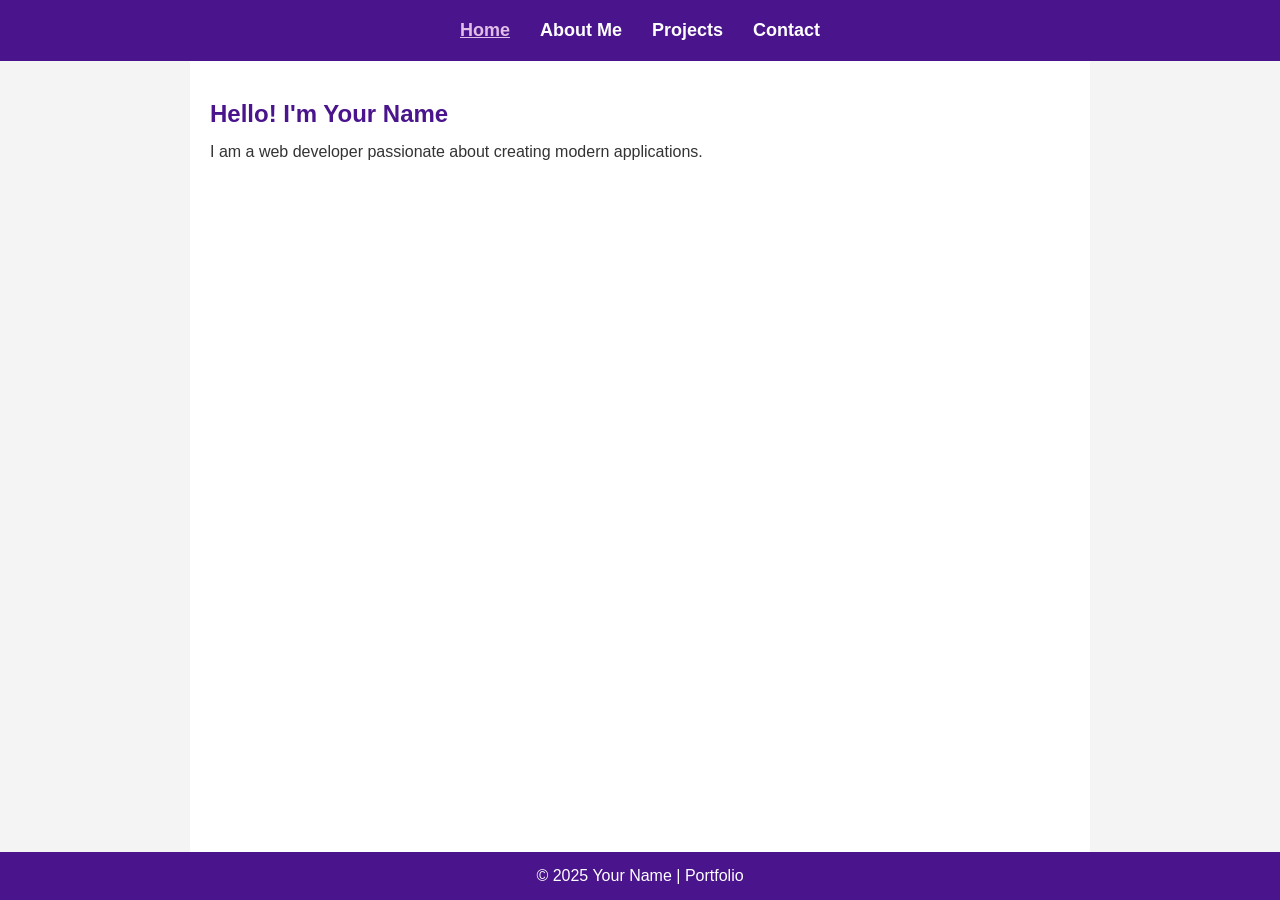
==== My-Portfolio/index.html @ 23f885bf "Create Portfolio folder" ====
<!DOCTYPE html>
<html lang="en">
<head>
    <meta charset="UTF-8" />
    <meta name="viewport" content="width=device-width, initial-scale=1" />
    <title>Portfolio - Bleart Hyseni
    </title>
    <link rel="stylesheet" href="style.css" />
</head>
<body>
    <header>
        <nav>
            <ul>
                <li><a href="#home" class="nav-link active">Home</a></li>
                <li><a href="#about" class="nav-link">About Me</a></li>
                <li><a href="#projects" class="nav-link">Projects</a></li>
                <li><a href="#contact" class="nav-link">Contact</a></li>
            </ul>
        </nav>
    </header>

    <section id="home" class="section active">
        <h1>Hello! I'm Your Name</h1>
        <p>I am a web developer passionate about creating modern applications.</p>
    </section>

    <section id="about" class="section">
        <h2>About Me</h2>
        <p>Write something about your background, education, experience, and skills here.</p>
    </section>

    <section id="projects" class="section">
        <h2>My Projects</h2>
        <div class="project-list">
            <div class="project">
                <h3>Project 1</h3>
                <p>Short description of the project.</p>
                <a href="#" target="_blank">View More</a>
            </div>
            <div class="project">
                <h3>Project 2</h3>
                <p>Short description of the project.</p>
                <a href="#" target="_blank">View More</a>
            </div>
        </div>
    </section>

    <section id="contact" class="section">
        <h2>Contact</h2>
        <form id="contactForm">
            <label for="name">Name:</label><br />
            <input type="text" id="name" name="name" required /><br />

            <label for="email">Email:</label><br />
            <input type="email" id="email" name="email" required /><br />

            <label for="message">Message:</label><br />
            <textarea id="message" name="message" rows="4" required></textarea><br />

            <button type="submit">Send</button>
        </form>
        <p id="formMessage"></p>
    </section>

    <footer>
        <p>© 2025 Your Name | Portfolio</p>
    </footer>

    <script src="script.js"></script>
</body>
</html>
---- My-Portfolio/style.css ----
/* Reset */
* {
    margin: 0;
    padding: 0;
    box-sizing: border-box;
}

body, html {
    height: 100%;
    font-family: Arial, sans-serif;
    background-color: #f4f4f4;
    color: #333;
}

header {
    background-color: #4a148c;
    padding: 20px 0;
    position: fixed;
    top: 0;
    width: 100%;
    z-index: 1000;
    
}

nav ul {
    list-style: none;
    display: flex;
    justify-content: center;
    gap: 30px;
    text-decoration: none;
}

nav a {
    color: #fff;
    text-decoration: none;
    font-weight: bold;
    font-size: 18px;
    cursor: pointer;
}

nav a:hover,
nav a.active {
    text-decoration: underline;
    color: #e1bee7;
}

/* Each section fills full viewport */
.section {
    height: 100vh;
    padding: 100px 20px 20px; /* lart për header-in fikse */
    max-width: 900px;
    margin: 0 auto;
    background-color: white;
    border-radius: 8px;
    display: none; /* Hide all by default */
    overflow-y: auto;
}

/* Show only active section */
.section.active {
    display: block;
}

h1, h2, h3 {
    margin-bottom: 15px;
    color: #4a148c;
}

.project-list {
    display: flex;
    gap: 20px;
    flex-wrap: wrap;
}

.project {
    background-color: #e1bee7;
    padding: 15px;
    border-radius: 5px;
    flex: 1 1 300px;
    box-shadow: 0 2px 5px rgba(0,0,0,0.1);
}

.project a {
    display: inline-block;
    margin-top: 10px;
    color: #311b92;
    text-decoration: none;
}

.project a:hover {
    text-decoration: underline;
}

form label {
    font-weight: bold;
}

input[type="text"],
input[type="email"],
textarea {
    width: 100%;
    padding: 8px;
    margin-top: 5px;
    margin-bottom: 15px;
    border: 1px solid #ccc;
    border-radius: 4px;
}

button {
    background-color: #4a148c;
    color: white;
    border: none;
    padding: 10px 20px;
    font-weight: bold;
    border-radius: 5px;
    cursor: pointer;
}

button:hover {
    background-color: #311b92;
}

footer {
    text-align: center;
    padding: 15px 0;
    background-color: #4a148c;
    color: white;
    position: fixed;
    bottom: 0;
    width: 100%;
}
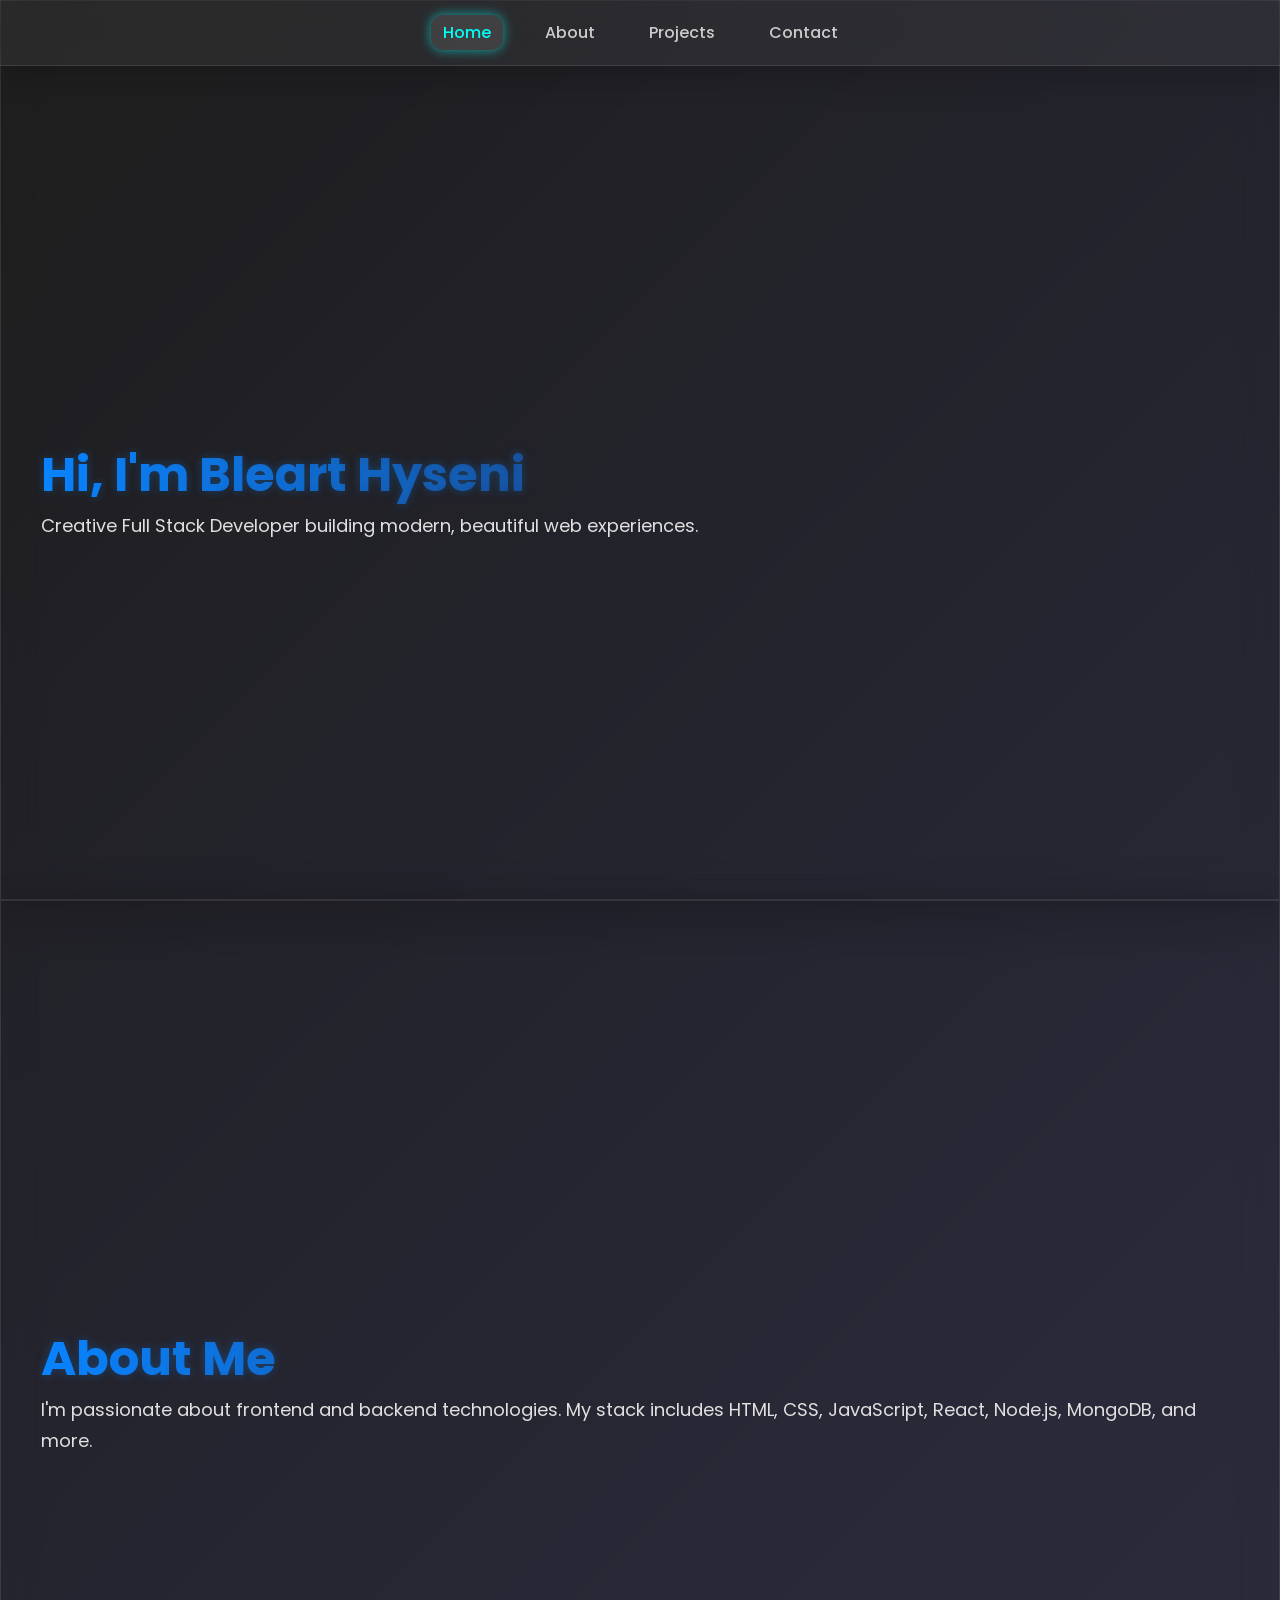
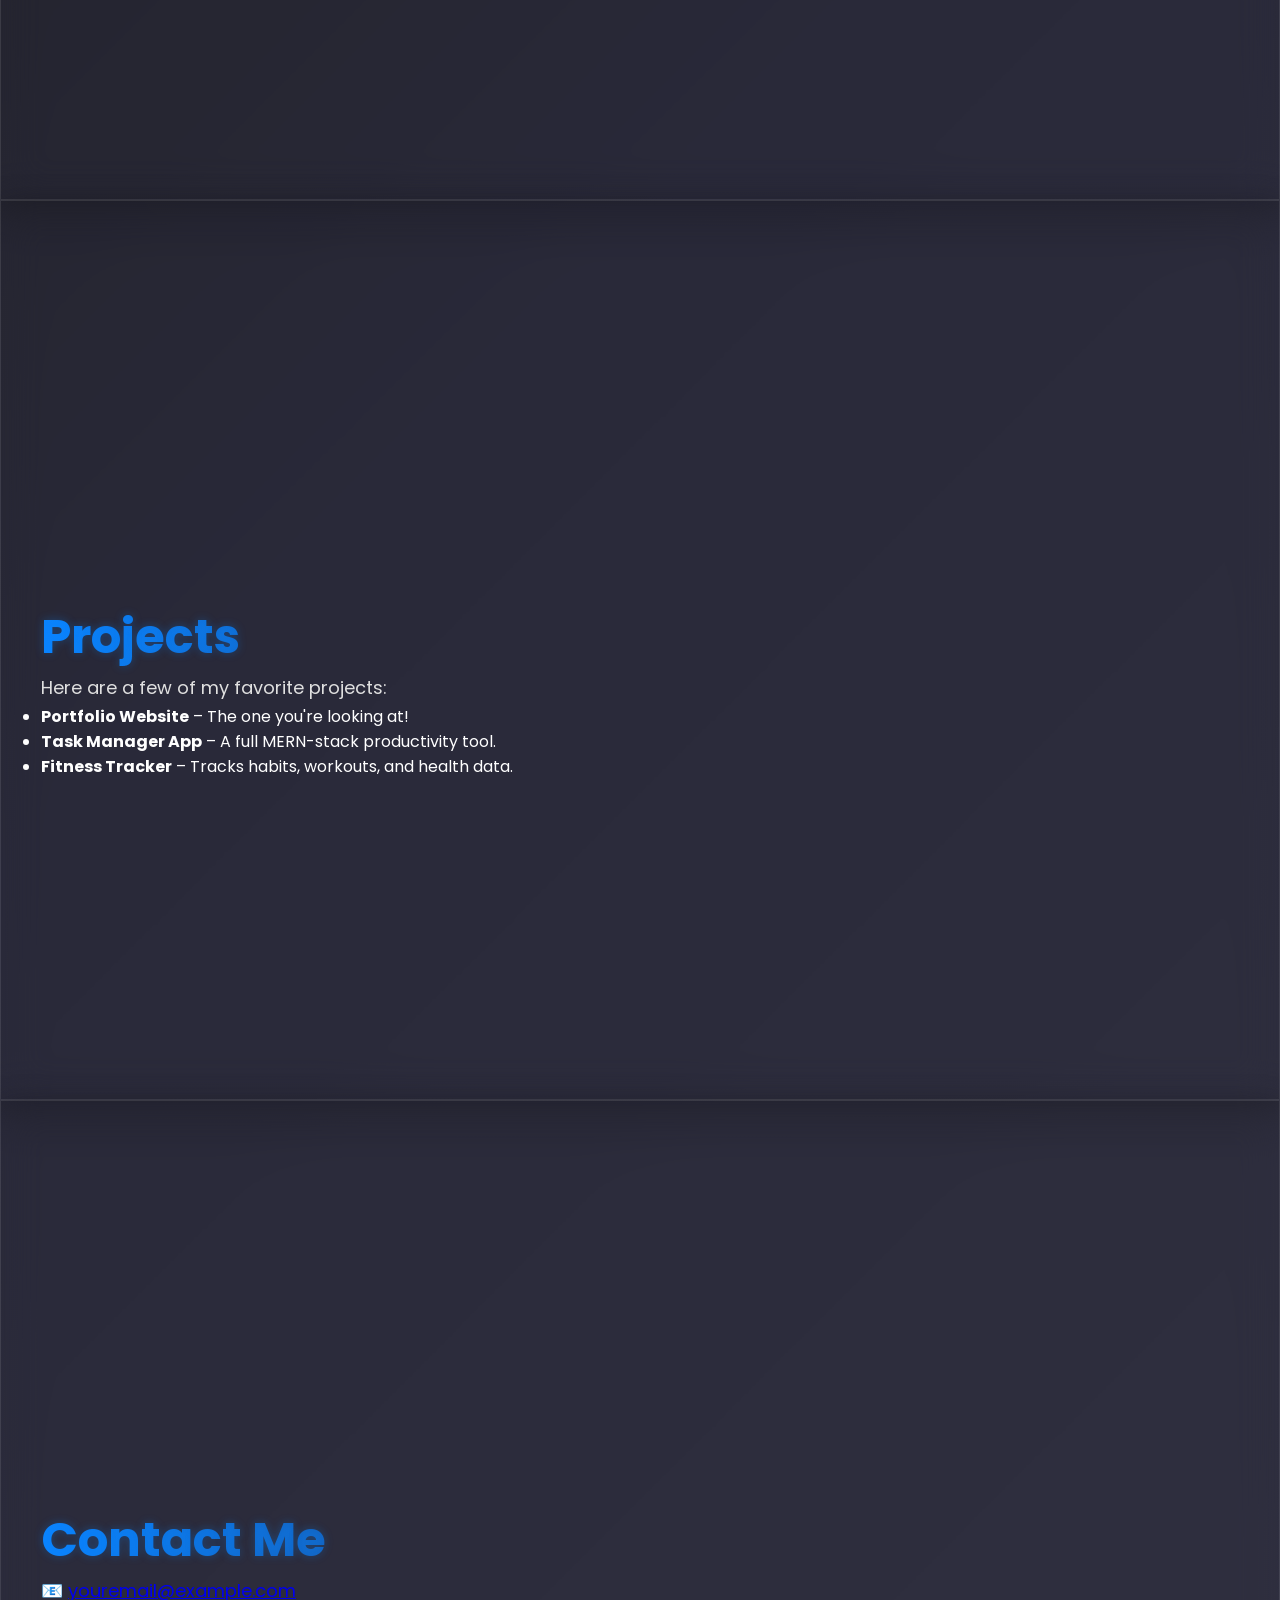
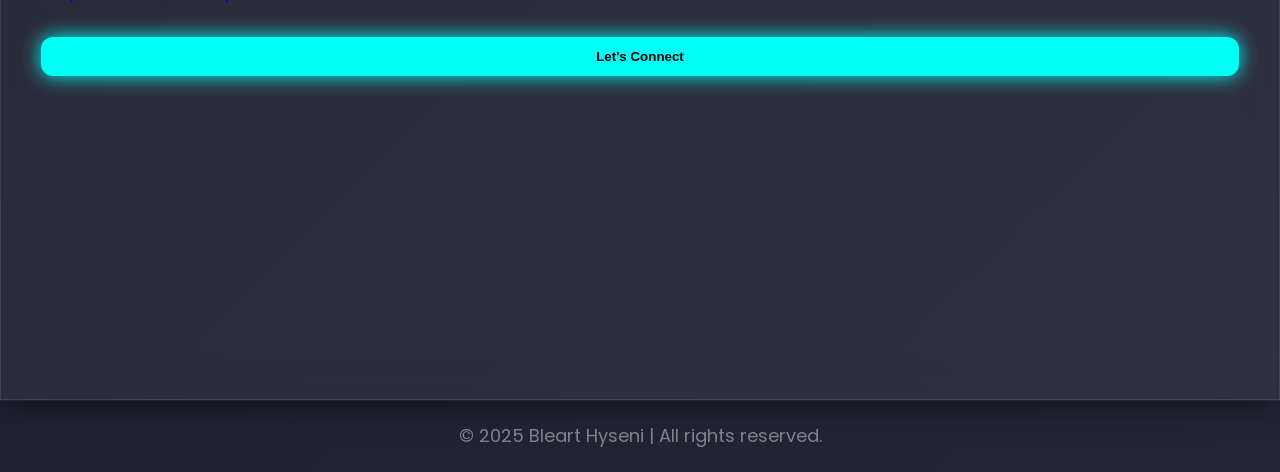
==== commit 995dbfbe: "Add styles" ====
--- a/My-Portfolio/index.html
+++ b/My-Portfolio/index.html
@@ -1,71 +1,77 @@
 <!DOCTYPE html>
 <html lang="en">
 <head>
-    <meta charset="UTF-8" />
-    <meta name="viewport" content="width=device-width, initial-scale=1" />
-    <title>Portfolio - Bleart Hyseni
-    </title>
-    <link rel="stylesheet" href="style.css" />
+  <meta charset="UTF-8" />
+  <meta name="viewport" content="width=device-width, initial-scale=1" />
+  <title>Bleart Hyseni | Developer Portfolio</title>
+  
+  <!-- Google Fonts -->
+  <link href="https://fonts.googleapis.com/css2?family=Poppins:wght@400;600&display=swap" rel="stylesheet" />
+  
+  <!-- CSS -->
+  <link rel="stylesheet" href="style.css" />
+  
+  <!-- AOS Animation CSS -->
+  <link href="https://cdn.jsdelivr.net/npm/aos@2.3.4/dist/aos.css" rel="stylesheet" />
 </head>
 <body>
-    <header>
-        <nav>
-            <ul>
-                <li><a href="#home" class="nav-link active">Home</a></li>
-                <li><a href="#about" class="nav-link">About Me</a></li>
-                <li><a href="#projects" class="nav-link">Projects</a></li>
-                <li><a href="#contact" class="nav-link">Contact</a></li>
-            </ul>
-        </nav>
-    </header>
 
-    <section id="home" class="section active">
-        <h1>Hello! I'm Your Name</h1>
-        <p>I am a web developer passionate about creating modern applications.</p>
+  <header>
+    <nav aria-label="Primary Navigation">
+      <ul>
+        <li><a href="#home" class="nav-link">Home</a></li>
+        <li><a href="#about" class="nav-link">About</a></li>
+        <li><a href="#projects" class="nav-link">Projects</a></li>
+        <li><a href="#contact" class="nav-link">Contact</a></li>
+      </ul>
+    </nav>
+  </header>
+
+  <main>
+    <section id="home" class="section" data-aos="fade-up" tabindex="0">
+      <h1>Hi, I'm Bleart Hyseni</h1>
+      <p>Creative Full Stack Developer building modern, beautiful web experiences.</p>
     </section>
 
-    <section id="about" class="section">
-        <h2>About Me</h2>
-        <p>Write something about your background, education, experience, and skills here.</p>
+    <section id="about" class="section" data-aos="fade-up" data-aos-delay="150" tabindex="0">
+      <h2>About Me</h2>
+      <p>I'm passionate about frontend and backend technologies. My stack includes HTML, CSS, JavaScript, React, Node.js, MongoDB, and more.</p>
     </section>
 
-    <section id="projects" class="section">
-        <h2>My Projects</h2>
-        <div class="project-list">
-            <div class="project">
-                <h3>Project 1</h3>
-                <p>Short description of the project.</p>
-                <a href="#" target="_blank">View More</a>
-            </div>
-            <div class="project">
-                <h3>Project 2</h3>
-                <p>Short description of the project.</p>
-                <a href="#" target="_blank">View More</a>
-            </div>
-        </div>
+    <section id="projects" class="section" data-aos="fade-up" data-aos-delay="300" tabindex="0">
+      <h2>Projects</h2>
+      <p>Here are a few of my favorite projects:</p>
+      <ul>
+        <li><strong>Portfolio Website</strong> – The one you're looking at!</li>
+        <li><strong>Task Manager App</strong> – A full MERN-stack productivity tool.</li>
+        <li><strong>Fitness Tracker</strong> – Tracks habits, workouts, and health data.</li>
+      </ul>
     </section>
 
-    <section id="contact" class="section">
-        <h2>Contact</h2>
-        <form id="contactForm">
-            <label for="name">Name:</label><br />
-            <input type="text" id="name" name="name" required /><br />
+    <section id="contact" class="section" data-aos="fade-up" data-aos-delay="450" tabindex="0">
+      <h2>Contact Me</h2>
+      <p>📧 <a href="mailto:youremail@example.com" class="email-link">youremail@example.com</a></p>
+      <button class="button" type="button">Let's Connect</button>
+    </section>
+  </main>
 
-            <label for="email">Email:</label><br />
-            <input type="email" id="email" name="email" required /><br />
+  <footer>
+    <p>© 2025 Bleart Hyseni | All rights reserved.</p>
+  </footer>
 
-            <label for="message">Message:</label><br />
-            <textarea id="message" name="message" rows="4" required></textarea><br />
+  <!-- AOS JS -->
+  <script src="https://cdn.jsdelivr.net/npm/aos@2.3.4/dist/aos.js"></script>
+  <script>
+    AOS.init({
+      duration: 500,      
+      easing: 'ease-out', 
+      once: true,         
+      offset: 20          
+    });
+  </script>
 
-            <button type="submit">Send</button>
-        </form>
-        <p id="formMessage"></p>
-    </section>
+  <!-- Optional external JS -->
+  <script src="script.js"></script>
 
-    <footer>
-        <p>© 2025 Your Name | Portfolio</p>
-    </footer>
-
-    <script src="script.js"></script>
 </body>
 </html>
--- a/My-Portfolio/style.css
+++ b/My-Portfolio/style.css
@@ -1,131 +1,154 @@
-/* Reset */
+/* Reset + Base */
 * {
-    margin: 0;
-    padding: 0;
-    box-sizing: border-box;
+  margin: 0;
+  padding: 0;
+  box-sizing: border-box;
 }
 
-body, html {
-    height: 100%;
-    font-family: Arial, sans-serif;
-    background-color: #f4f4f4;
-    color: #333;
+html, body {
+  scroll-behavior: smooth;
+  font-family: 'Poppins', sans-serif;
+  background: linear-gradient(135deg, #121212, #1e1e2f, #252536);
+  color: #fff;
+  min-height: 100vh;
+  overflow-x: hidden;
 }
 
+/* Header - Like iOS top bar */
 header {
-    background-color: #4a148c;
-    padding: 20px 0;
-    position: fixed;
-    top: 0;
-    width: 100%;
-    z-index: 1000;
-    
+  position: fixed;
+  top: 0;
+  width: 100%;
+  background: rgba(255, 255, 255, 0.05);
+  backdrop-filter: blur(16px);
+  border-bottom: 1px solid rgba(255, 255, 255, 0.1);
+  z-index: 1000;
+  padding: 20px 0;
+  display: flex;
+  justify-content: center;
+  box-shadow: 0 10px 30px rgba(0,0,0,0.2);
 }
 
 nav ul {
-    list-style: none;
-    display: flex;
-    justify-content: center;
-    gap: 30px;
-    text-decoration: none;
+  list-style: none;
+  display: flex;
+  gap: 30px;
 }
 
 nav a {
-    color: #fff;
-    text-decoration: none;
-    font-weight: bold;
-    font-size: 18px;
-    cursor: pointer;
+  text-decoration: none;
+  color: #ccc;
+  font-weight: 500;
+  font-size: 16px;
+  padding: 6px 12px;
+  border-radius: 12px;
+  transition: all 0.3s ease-in-out;
 }
 
-nav a:hover,
-nav a.active {
-    text-decoration: underline;
-    color: #e1bee7;
+nav a.active,
+nav a:hover {
+  background: rgba(255,255,255,0.1);
+  color: #00fff7;
+  box-shadow: 0 0 12px rgba(0, 255, 247, 0.6);
 }
 
-/* Each section fills full viewport */
+/* Section Cards */
 .section {
-    height: 100vh;
-    padding: 100px 20px 20px; /* lart për header-in fikse */
-    max-width: 900px;
-    margin: 0 auto;
-    background-color: white;
-    border-radius: 8px;
-    display: none; /* Hide all by default */
-    overflow-y: auto;
+  width: 100vw;             /* plot gjerësia e viewport */
+  height: 100vh;            /* plot lartësia e viewport */
+  padding: 140px 40px 60px; /* hapësirë e brendshme për tekst */
+  box-sizing: border-box;   /* padding brenda kutisë */
+  background: rgba(255, 255, 255, 0.05);
+  border: 1px solid rgba(255, 255, 255, 0.1);
+  border-radius: 0;         /* hiqe rrotullimin nëse do faqe plotësisht të rrumbullakosur */
+  box-shadow: 0 10px 30px rgba(0,0,0,0.4);
+  backdrop-filter: blur(20px);
+  display: flex;
+  flex-direction: column;
+  justify-content: center;
+  transition: all 0.5s ease;
 }
 
-/* Show only active section */
-.section.active {
-    display: block;
+
+
+/* Titles */
+h1, h2 {
+  font-size: 48px;
+  font-weight: bold;
+  background: linear-gradient(to right, #0a84ff, #1e3c72, #2a5298); /* blu e errët */
+  -webkit-background-clip: text;
+  background-clip: text;
+  -webkit-text-fill-color: transparent;
+  text-shadow: 0 0 10px rgba(10, 132, 255, 0.3);
 }
 
-h1, h2, h3 {
-    margin-bottom: 15px;
-    color: #4a148c;
+p {
+  font-size: 18px;
+  color: #e0e0e0;
+  line-height: 1.7;
 }
 
-.project-list {
-    display: flex;
-    gap: 20px;
-    flex-wrap: wrap;
+/* Neon Button */
+.button {
+  margin-top: 30px;
+  padding: 12px 24px;
+  background: #00fff7;
+  color: #000;
+  font-weight: bold;
+  border: none;
+  border-radius: 12px;
+  box-shadow: 0 0 20px #00fff7;
+  transition: transform 0.3s ease, box-shadow 0.3s ease;
+  cursor: pointer;
 }
 
-.project {
-    background-color: #e1bee7;
-    padding: 15px;
-    border-radius: 5px;
-    flex: 1 1 300px;
-    box-shadow: 0 2px 5px rgba(0,0,0,0.1);
+.button:hover {
+  transform: scale(1.05);
+  box-shadow: 0 0 35px #00fff7;
 }
 
-.project a {
-    display: inline-block;
-    margin-top: 10px;
-    color: #311b92;
-    text-decoration: none;
+/* Footer - subtle */
+footer {
+  text-align: center;
+  padding: 20px;
+  color: grey;
+  background: transparent;
+  font-size: 14px;
+  border-top: 1px solid rgba(255,255,255,0.1);
+  opacity: 0.5;
 }
 
-.project a:hover {
-    text-decoration: underline;
+/* Text anim glow */
+.glow-text {
+  animation: glow 2s ease-in-out infinite alternate;
 }
 
-form label {
-    font-weight: bold;
+@keyframes glow {
+  from {
+    text-shadow: 0 0 10px #00fff7, 0 0 20px #00fff7;
+  }
+  to {
+    text-shadow: 0 0 25px #00fff7, 0 0 35px #00fff7;
+  }
 }
 
-input[type="text"],
-input[type="email"],
-textarea {
-    width: 100%;
-    padding: 8px;
-    margin-top: 5px;
-    margin-bottom: 15px;
-    border: 1px solid #ccc;
-    border-radius: 4px;
+/* Responsive */
+@media (max-width: 768px) {
+  nav ul {
+    flex-direction: column;
+    gap: 16px;
+  }
+
+  .section {
+    margin: 80px 16px;
+    padding: 100px 20px 40px;
+  }
+
+  h1, h2 {
+    font-size: 28px;
+  }
+
+  p {
+    font-size: 16px;
+  }
 }
-
-button {
-    background-color: #4a148c;
-    color: white;
-    border: none;
-    padding: 10px 20px;
-    font-weight: bold;
-    border-radius: 5px;
-    cursor: pointer;
-}
-
-button:hover {
-    background-color: #311b92;
-}
-
-footer {
-    text-align: center;
-    padding: 15px 0;
-    background-color: #4a148c;
-    color: white;
-    position: fixed;
-    bottom: 0;
-    width: 100%;
-}
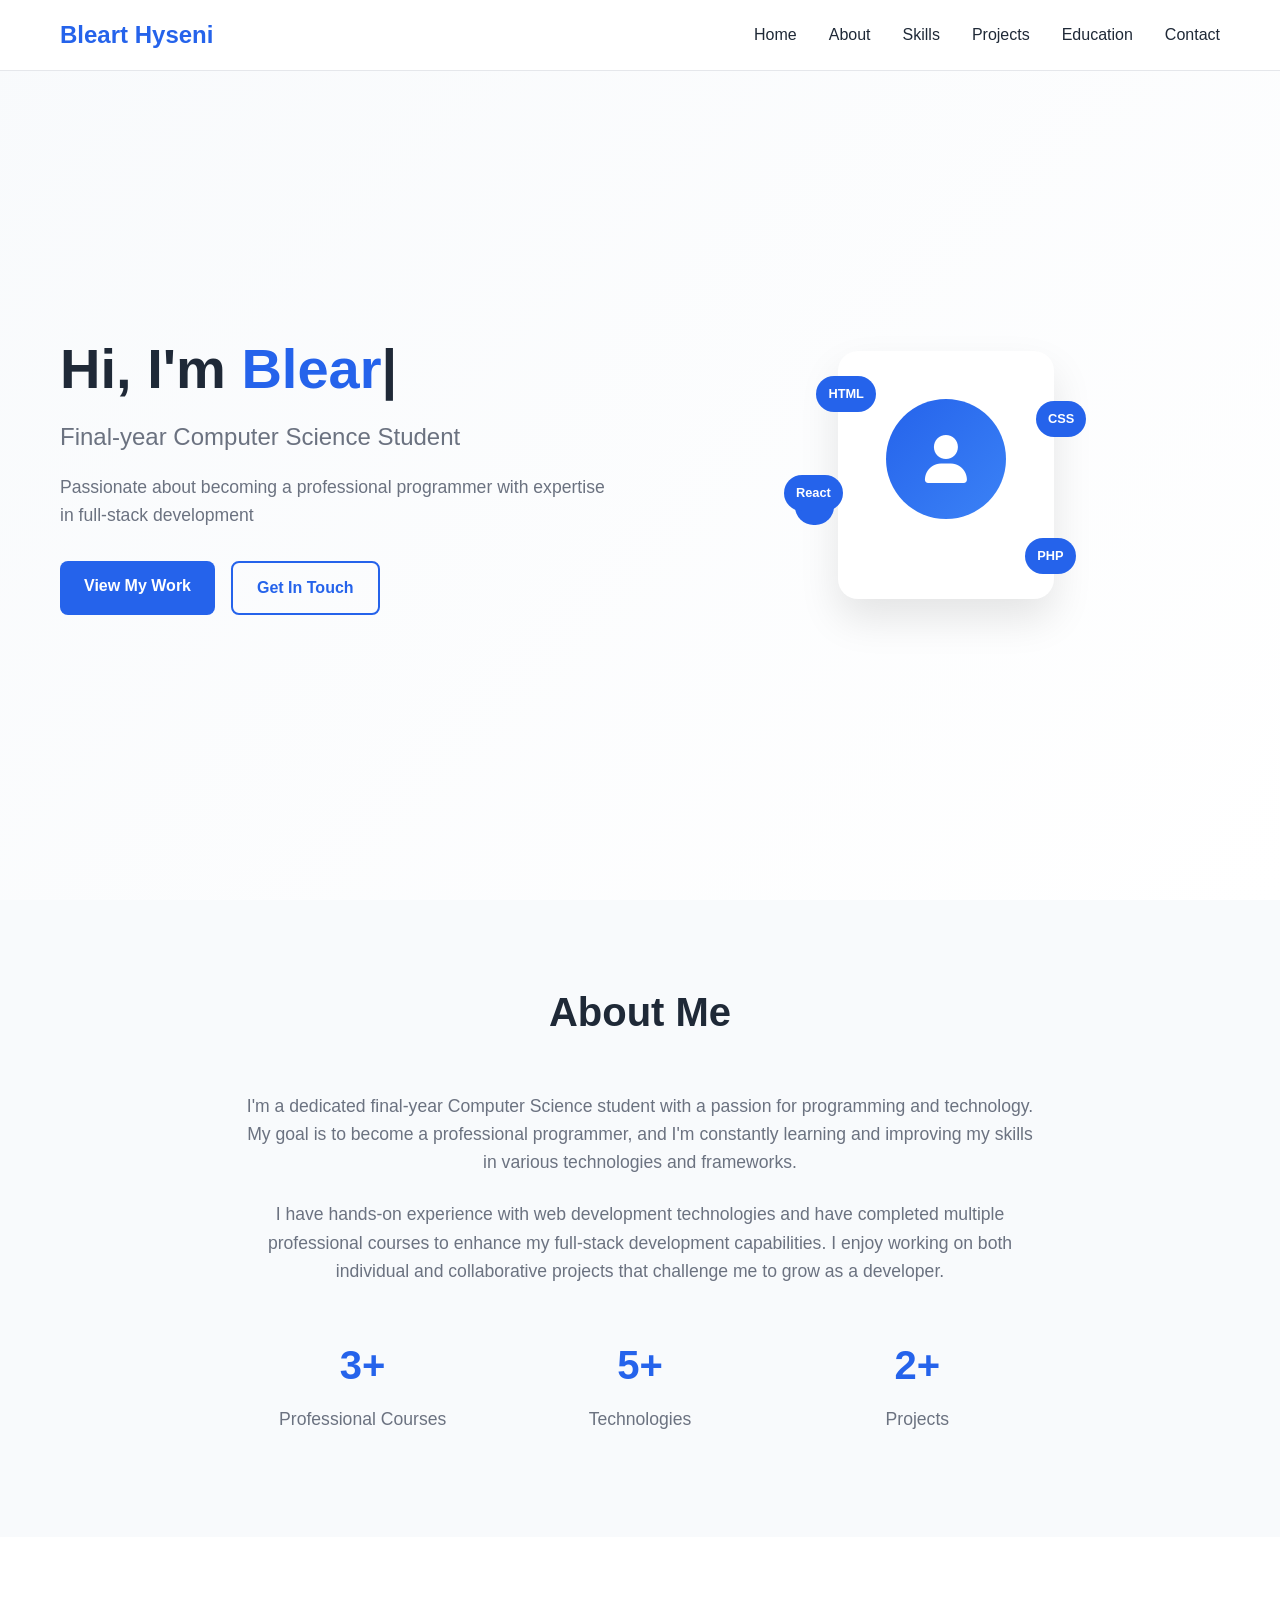
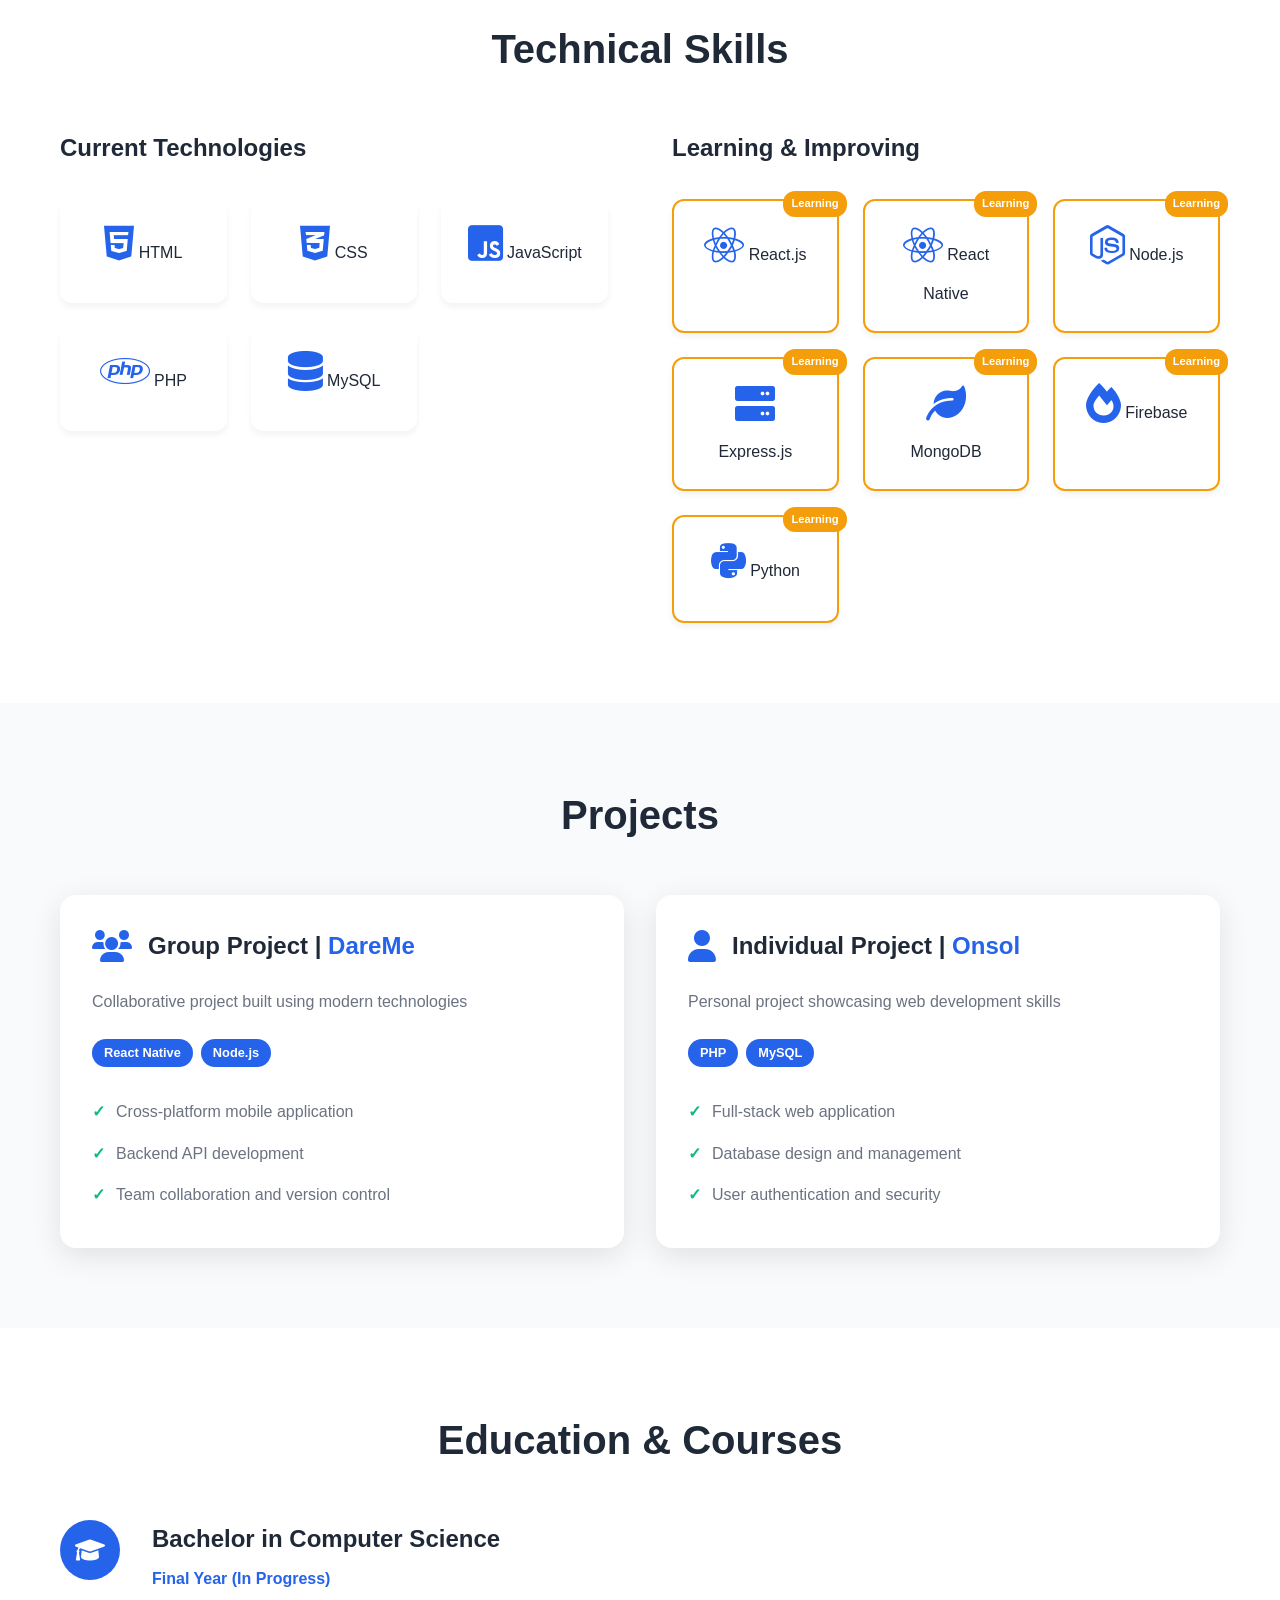
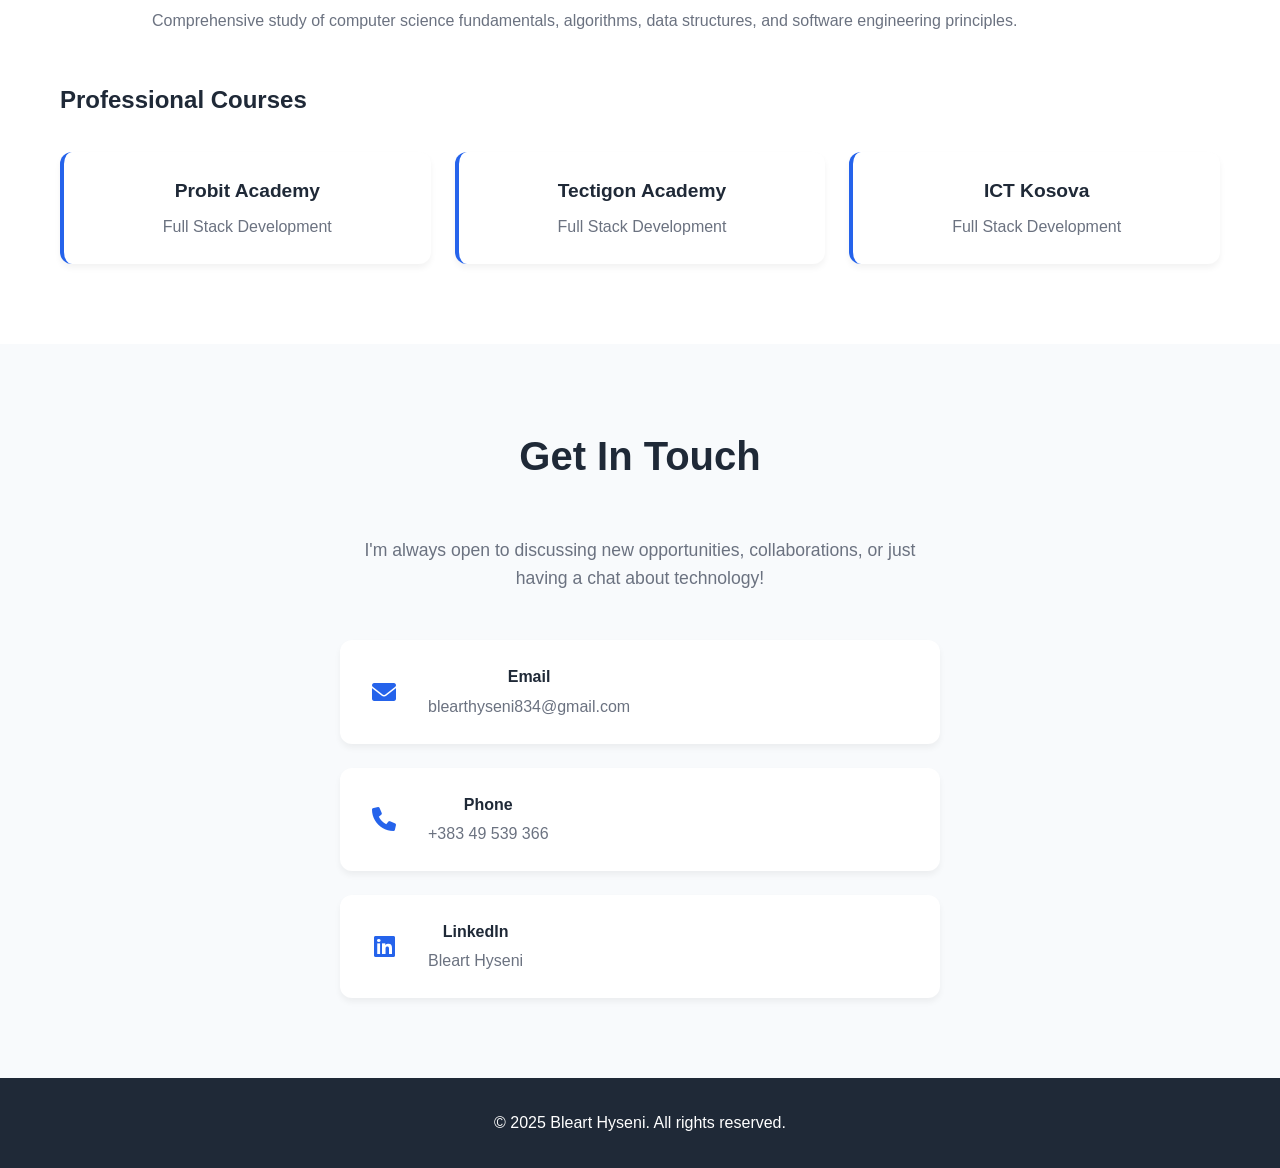
==== commit 43ea858e: "add some changes" ====
--- a/My-Portfolio/index.html
+++ b/My-Portfolio/index.html
@@ -1,77 +1,320 @@
 <!DOCTYPE html>
 <html lang="en">
 <head>
-  <meta charset="UTF-8" />
-  <meta name="viewport" content="width=device-width, initial-scale=1" />
-  <title>Bleart Hyseni | Developer Portfolio</title>
-  
-  <!-- Google Fonts -->
-  <link href="https://fonts.googleapis.com/css2?family=Poppins:wght@400;600&display=swap" rel="stylesheet" />
-  
-  <!-- CSS -->
-  <link rel="stylesheet" href="style.css" />
-  
-  <!-- AOS Animation CSS -->
-  <link href="https://cdn.jsdelivr.net/npm/aos@2.3.4/dist/aos.css" rel="stylesheet" />
+    <meta charset="UTF-8">
+    <meta name="viewport" content="width=device-width, initial-scale=1.0">
+    <title>Bleart Hyseni - Computer Science Student & Developer</title>
+    <link rel="stylesheet" href="style.css">
+    <link href="https://cdnjs.cloudflare.com/ajax/libs/font-awesome/6.0.0/css/all.min.css" rel="stylesheet">
 </head>
 <body>
-
-  <header>
-    <nav aria-label="Primary Navigation">
-      <ul>
-        <li><a href="#home" class="nav-link">Home</a></li>
-        <li><a href="#about" class="nav-link">About</a></li>
-        <li><a href="#projects" class="nav-link">Projects</a></li>
-        <li><a href="#contact" class="nav-link">Contact</a></li>
-      </ul>
+    <!-- Navigation -->
+    <nav class="navbar">
+        <div class="nav-container">
+            <div class="nav-logo">
+                <a href="#home">Bleart Hyseni</a>
+            </div>
+            <div class="nav-menu" id="nav-menu">
+                <a href="#home" class="nav-link">Home</a>
+                <a href="#about" class="nav-link">About</a>
+                <a href="#skills" class="nav-link">Skills</a>
+                <a href="#projects" class="nav-link">Projects</a>
+                <a href="#education" class="nav-link">Education</a>
+                <a href="#contact" class="nav-link">Contact</a>
+            </div>
+            <div class="nav-toggle" id="nav-toggle">
+                <span class="bar"></span>
+                <span class="bar"></span>
+                <span class="bar"></span>
+            </div>
+        </div>
     </nav>
-  </header>
-
-  <main>
-    <section id="home" class="section" data-aos="fade-up" tabindex="0">
-      <h1>Hi, I'm Bleart Hyseni</h1>
-      <p>Creative Full Stack Developer building modern, beautiful web experiences.</p>
+
+    <!-- Hero Section -->
+    <section id="home" class="hero">
+    <div class="hero-container">
+        <div class="hero-content">
+            <h1 class="hero-title">
+                Hi, I'm <span class="highlight">Bleart Hyseni</span>
+            </h1>
+            <p class="hero-subtitle">Final-year Computer Science Student</p>
+            <p class="hero-description">
+                Passionate about becoming a professional programmer with expertise in full-stack development
+            </p>
+            <div class="hero-buttons">
+                <a href="#projects" class="btn btn-primary">View My Work</a>
+                <a href="#contact" class="btn btn-secondary">Get In Touch</a>
+            </div>
+        </div>
+        <div class="hero-image">
+            <div class="profile-card">
+                <div class="profile-avatar">
+                    <i class="fas fa-user"></i>
+                </div>
+                <div class="floating-elements">
+                    <div class="floating-element" data-tech="HTML">HTML</div>
+                    <div class="floating-element" data-tech="CSS">CSS</div>
+                    <div class="floating-element" data-tech="JS">JS</div>
+                    <div class="floating-element" data-tech="PHP">PHP</div>
+                    <div class="floating-element" data-tech="React">React</div>
+                </div>
+            </div>
+        </div>
+    </div>
+</section>
+
+
+
+    <!-- About Section -->
+    <section id="about" class="about">
+        <div class="container">
+            <h2 class="section-title">About Me</h2>
+            <div class="about-content">
+                <div class="about-text">
+                    <p>
+                        I'm a dedicated final-year Computer Science student with a passion for programming and technology. 
+                        My goal is to become a professional programmer, and I'm constantly learning and improving my skills 
+                        in various technologies and frameworks.
+                    </p>
+                    <p>
+                        I have hands-on experience with web development technologies and have completed multiple professional 
+                        courses to enhance my full-stack development capabilities. I enjoy working on both individual and 
+                        collaborative projects that challenge me to grow as a developer.
+                    </p>
+                    <div class="about-stats">
+                        <div class="stat">
+                            <h3>3+</h3>
+                            <p>Professional Courses</p>
+                        </div>
+                        <div class="stat">
+                            <h3>5+</h3>
+                            <p>Technologies</p>
+                        </div>
+                        <div class="stat">
+                            <h3>2+</h3>
+                            <p>Projects</p>
+                        </div>
+                    </div>
+                </div>
+            </div>
+        </div>
     </section>
 
-    <section id="about" class="section" data-aos="fade-up" data-aos-delay="150" tabindex="0">
-      <h2>About Me</h2>
-      <p>I'm passionate about frontend and backend technologies. My stack includes HTML, CSS, JavaScript, React, Node.js, MongoDB, and more.</p>
+    <!-- Skills Section -->
+    <section id="skills" class="skills">
+        <div class="container">
+            <h2 class="section-title">Technical Skills</h2>
+            <div class="skills-content">
+                <div class="skills-category">
+                    <h3>Current Technologies</h3>
+                    <div class="skills-grid">
+                        <div class="skill-item">
+                            <i class="fab fa-html5"></i>
+                            <span>HTML</span>
+                        </div>
+                        <div class="skill-item">
+                            <i class="fab fa-css3-alt"></i>
+                            <span>CSS</span>
+                        </div>
+                        <div class="skill-item">
+                            <i class="fab fa-js-square"></i>
+                            <span>JavaScript</span>
+                        </div>
+                        <div class="skill-item">
+                            <i class="fab fa-php"></i>
+                            <span>PHP</span>
+                        </div>
+                        <div class="skill-item">
+                            <i class="fas fa-database"></i>
+                            <span>MySQL</span>
+                        </div>
+                    </div>
+                </div>
+                <div class="skills-category">
+                    <h3>Learning & Improving</h3>
+                    <div class="skills-grid">
+                        <div class="skill-item learning">
+                            <i class="fab fa-react"></i>
+                            <span>React.js</span>
+                        </div>
+                        <div class="skill-item learning">
+                            <i class="fab fa-react"></i>
+                            <span>React Native</span>
+                        </div>
+                        <div class="skill-item learning">
+                            <i class="fab fa-node-js"></i>
+                            <span>Node.js</span>
+                        </div>
+                        <div class="skill-item learning">
+                            <i class="fas fa-server"></i>
+                            <span>Express.js</span>
+                        </div>
+                        <div class="skill-item learning">
+                            <i class="fas fa-leaf"></i>
+                            <span>MongoDB</span>
+                        </div>
+                        <div class="skill-item learning">
+                            <i class="fas fa-fire"></i>
+                            <span>Firebase</span>
+                        </div>
+                        <div class="skill-item learning">
+                            <i class="fab fa-python"></i>
+                            <span>Python</span>
+                        </div>
+                    </div>
+                </div>
+            </div>
+        </div>
     </section>
 
-    <section id="projects" class="section" data-aos="fade-up" data-aos-delay="300" tabindex="0">
-      <h2>Projects</h2>
-      <p>Here are a few of my favorite projects:</p>
-      <ul>
-        <li><strong>Portfolio Website</strong> – The one you're looking at!</li>
-        <li><strong>Task Manager App</strong> – A full MERN-stack productivity tool.</li>
-        <li><strong>Fitness Tracker</strong> – Tracks habits, workouts, and health data.</li>
-      </ul>
+    <!-- Projects Section -->
+    <section id="projects" class="projects">
+  <div class="container">
+    <h2 class="section-title">Projects</h2>
+    <div class="projects-grid">
+
+      <!-- Project 1 -->
+      <div class="project-card">
+        <div class="project-header">
+          <i class="fas fa-users"></i>
+          <h3>
+            Group Project | 
+            <a href="https://daree-me.netlify.app" target="_blank" class="project-link">
+              DareMe
+            </a>
+          </h3>
+        </div>
+        <div class="project-content">
+          <p>Collaborative project built using modern technologies</p>
+          <div class="project-tech">
+            <span class="tech-tag">React Native</span>
+            <span class="tech-tag">Node.js</span>
+          </div>
+          <div class="project-features">
+            <ul>
+              <li>Cross-platform mobile application</li>
+              <li>Backend API development</li>
+              <li>Team collaboration and version control</li>
+            </ul>
+          </div>
+        </div>
+      </div>
+
+      <!-- Project 2 -->
+      <div class="project-card">
+        <div class="project-header">
+          <i class="fas fa-user"></i>
+          <h3>
+            Individual Project | 
+            <a href="https://onsol.byethost6.com/Onsol" target="_blank" class="project-link">
+              Onsol
+            </a>
+          </h3>
+        </div>
+        <div class="project-content">
+          <p>Personal project showcasing web development skills</p>
+          <div class="project-tech">
+            <span class="tech-tag">PHP</span>
+            <span class="tech-tag">MySQL</span>
+          </div>
+          <div class="project-features">
+            <ul>
+              <li>Full-stack web application</li>
+              <li>Database design and management</li>
+              <li>User authentication and security</li>
+            </ul>
+          </div>
+        </div>
+      </div>
+
+    </div>
+  </div>
+</section>
+
+
+    <!-- Education Section -->
+    <section id="education" class="education">
+        <div class="container">
+            <h2 class="section-title">Education & Courses</h2>
+            <div class="education-content">
+                <div class="education-item">
+                    <div class="education-icon">
+                        <i class="fas fa-graduation-cap"></i>
+                    </div>
+                    <div class="education-details">
+                        <h3>Bachelor in Computer Science</h3>
+                        <p class="education-status">Final Year (In Progress)</p>
+                        <p class="education-description">
+                            Comprehensive study of computer science fundamentals, algorithms, 
+                            data structures, and software engineering principles.
+                        </p>
+                    </div>
+                </div>
+                <div class="courses-section">
+                    <h3>Professional Courses</h3>
+                    <div class="courses-grid">
+                        <div class="course-card">
+                            <h4>Probit Academy</h4>
+                            <p>Full Stack Development</p>
+                        </div>
+                        <div class="course-card">
+                            <h4>Tectigon Academy</h4>
+                            <p>Full Stack Development</p>
+                        </div>
+                        <div class="course-card">
+                            <h4>ICT Kosova</h4>
+                            <p>Full Stack Development</p>
+                        </div>
+                    </div>
+                </div>
+            </div>
+        </div>
     </section>
 
-    <section id="contact" class="section" data-aos="fade-up" data-aos-delay="450" tabindex="0">
-      <h2>Contact Me</h2>
-      <p>📧 <a href="mailto:youremail@example.com" class="email-link">youremail@example.com</a></p>
-      <button class="button" type="button">Let's Connect</button>
+    <!-- Contact Section -->
+    <section id="contact" class="contact">
+        <div class="container">
+            <h2 class="section-title">Get In Touch</h2>
+            <div class="contact-content">
+                <div class="contact-info">
+                    <p class="contact-description">
+                        I'm always open to discussing new opportunities, collaborations, or just having a chat about technology!
+                    </p>
+                    <div class="contact-methods">
+                        <a href="mailto:blearthyseni834@gmail.com" class="contact-method">
+                            <i class="fas fa-envelope"></i>
+                            <div>
+                                <h4>Email</h4>
+                                <p>blearthyseni834@gmail.com</p>
+                            </div>
+                        </a>
+                        <a href="tel:+38349539366" class="contact-method">
+                            <i class="fas fa-phone"></i>
+                            <div>
+                                <h4>Phone</h4>
+                                <p>+383 49 539 366</p>
+                            </div>
+                        </a>
+                        <a href="https://linkedin.com/in/bleart-hyseni" target="_blank" class="contact-method">
+                            <i class="fab fa-linkedin"></i>
+                            <div>
+                                <h4>LinkedIn</h4>
+                                <p>Bleart Hyseni</p>
+                            </div>
+                        </a>
+                    </div>
+                </div>
+            </div>
+        </div>
     </section>
-  </main>
-
-  <footer>
-    <p>© 2025 Bleart Hyseni | All rights reserved.</p>
-  </footer>
-
-  <!-- AOS JS -->
-  <script src="https://cdn.jsdelivr.net/npm/aos@2.3.4/dist/aos.js"></script>
-  <script>
-    AOS.init({
-      duration: 500,      
-      easing: 'ease-out', 
-      once: true,         
-      offset: 20          
-    });
-  </script>
-
-  <!-- Optional external JS -->
-  <script src="script.js"></script>
-
+
+    <!-- Footer -->
+    <footer class="footer">
+        <div class="container">
+            <p>&copy; 2025 Bleart Hyseni. All rights reserved.</p>
+        </div>
+    </footer>
+
+    <script src="script.js"></script>
 </body>
 </html>
--- a/My-Portfolio/style.css
+++ b/My-Portfolio/style.css
@@ -1,154 +1,697 @@
-/* Reset + Base */
 * {
   margin: 0;
   padding: 0;
   box-sizing: border-box;
 }
 
-html, body {
-  scroll-behavior: smooth;
-  font-family: 'Poppins', sans-serif;
-  background: linear-gradient(135deg, #121212, #1e1e2f, #252536);
-  color: #fff;
-  min-height: 100vh;
-  overflow-x: hidden;
-}
-
-/* Header - Like iOS top bar */
-header {
+:root {
+  --primary-color: #2563eb;
+  --secondary-color: #1e40af;
+  --accent-color: #3b82f6;
+  --text-primary: #1f2937;
+  --text-secondary: #6b7280;
+  --background: #ffffff;
+  --surface: #f8fafc;
+  --border: #e5e7eb;
+  --success: #10b981;
+  --warning: #f59e0b;
+}
+
+body {
+  font-family: "Segoe UI", Tahoma, Geneva, Verdana, sans-serif;
+  line-height: 1.6;
+  color: var(--text-primary);
+  background-color: var(--background);
+}
+
+.container {
+  max-width: 1200px;
+  margin: 0 auto;
+  padding: 0 20px;
+}
+
+/* Navigation */
+.navbar {
   position: fixed;
   top: 0;
   width: 100%;
-  background: rgba(255, 255, 255, 0.05);
-  backdrop-filter: blur(16px);
-  border-bottom: 1px solid rgba(255, 255, 255, 0.1);
+  background: rgba(255, 255, 255, 0.95);
+  backdrop-filter: blur(10px);
   z-index: 1000;
-  padding: 20px 0;
+  padding: 1rem 0;
+  border-bottom: 1px solid var(--border);
+}
+
+.nav-container {
+  max-width: 1200px;
+  margin: 0 auto;
+  padding: 0 20px;
+  display: flex;
+  justify-content: space-between;
+  align-items: center;
+}
+
+.nav-logo a {
+  font-size: 1.5rem;
+  font-weight: bold;
+  color: var(--primary-color);
+  text-decoration: none;
+}
+
+.nav-menu {
+  display: flex;
+  gap: 2rem;
+}
+
+.nav-link {
+  color: var(--text-primary);
+  text-decoration: none;
+  font-weight: 500;
+  transition: color 0.3s ease;
+}
+
+.nav-link:hover {
+  color: var(--primary-color);
+}
+
+.nav-toggle {
+  display: none;
+  flex-direction: column;
+  cursor: pointer;
+}
+
+.bar {
+  width: 25px;
+  height: 3px;
+  background-color: var(--text-primary);
+  margin: 3px 0;
+  transition: 0.3s;
+}
+
+/* Hero Section */
+.hero {
+  min-height: 100vh;
+  display: flex;
+  align-items: center;
+  padding: 100px 0 50px;
+  background: linear-gradient(135deg, var(--surface) 0%, #ffffff 100%);
+}
+
+.hero-container {
+  max-width: 1200px;
+  margin: 0 auto;
+  padding: 0 20px;
+  display: grid;
+  grid-template-columns: 1fr 1fr;
+  gap: 4rem;
+  align-items: center;
+}
+
+.hero-title {
+  font-size: 3.5rem;
+  font-weight: bold;
+  margin-bottom: 1rem;
+  line-height: 1.2;
+}
+
+.highlight {
+  color: var(--primary-color);
+}
+
+.hero-subtitle {
+  font-size: 1.5rem;
+  color: var(--text-secondary);
+  margin-bottom: 1rem;
+}
+
+.hero-description {
+  font-size: 1.1rem;
+  color: var(--text-secondary);
+  margin-bottom: 2rem;
+  line-height: 1.6;
+}
+
+.hero-buttons {
+  display: flex;
+  gap: 1rem;
+}
+
+.btn {
+  padding: 12px 24px;
+  border-radius: 8px;
+  text-decoration: none;
+  font-weight: 600;
+  transition: all 0.3s ease;
+  display: inline-block;
+}
+
+.btn-primary {
+  background-color: var(--primary-color);
+  color: white;
+}
+
+.btn-primary:hover {
+  background-color: var(--secondary-color);
+  transform: translateY(-2px);
+}
+
+.btn-secondary {
+  background-color: transparent;
+  color: var(--primary-color);
+  border: 2px solid var(--primary-color);
+}
+
+.btn-secondary:hover {
+  background-color: var(--primary-color);
+  color: white;
+}
+
+.hero-image {
   display: flex;
   justify-content: center;
-  box-shadow: 0 10px 30px rgba(0,0,0,0.2);
-}
-
-nav ul {
+  align-items: center;
+}
+
+.profile-card {
+  position: relative;
+  background: white;
+  border-radius: 20px;
+  padding: 3rem;
+  box-shadow: 0 20px 40px rgba(0, 0, 0, 0.1);
+  text-align: center;
+}
+
+.profile-avatar {
+  width: 120px;
+  height: 120px;
+  background: linear-gradient(135deg, var(--primary-color), var(--accent-color));
+  border-radius: 50%;
+  display: flex;
+  align-items: center;
+  justify-content: center;
+  margin: 0 auto 2rem;
+  font-size: 3rem;
+  color: white;
+}
+
+.floating-elements {
+  position: absolute;
+  top: 0;
+  left: 0;
+  right: 0;
+  bottom: 0;
+  pointer-events: none;
+}
+
+.floating-element {
+  position: absolute;
+  background: var(--primary-color);
+  color: white;
+  padding: 8px 12px;
+  border-radius: 20px;
+  font-size: 0.8rem;
+  font-weight: 600;
+  animation: float 3s ease-in-out infinite;
+}
+
+.floating-element:nth-child(1) {
+  top: 10%;
+  left: -10%;
+  animation-delay: 0s;
+}
+.floating-element:nth-child(2) {
+  top: 20%;
+  right: -15%;
+  animation-delay: 0.5s;
+}
+.floating-element:nth-child(3) {
+  bottom: 30%;
+  left: -20%;
+  animation-delay: 1s;
+}
+.floating-element:nth-child(4) {
+  bottom: 10%;
+  right: -10%;
+  animation-delay: 1.5s;
+}
+.floating-element:nth-child(5) {
+  top: 50%;
+  left: -25%;
+  animation-delay: 2s;
+}
+
+@keyframes float {
+  0%,
+  100% {
+    transform: translateY(0px);
+  }
+  50% {
+    transform: translateY(-10px);
+  }
+}
+
+/* Section Styles */
+section {
+  padding: 80px 0;
+}
+
+.section-title {
+  font-size: 2.5rem;
+  text-align: center;
+  margin-bottom: 3rem;
+  color: var(--text-primary);
+}
+
+/* About Section */
+.about {
+  background-color: var(--surface);
+}
+
+.about-content {
+  max-width: 800px;
+  margin: 0 auto;
+  text-align: center;
+}
+
+.about-text p {
+  font-size: 1.1rem;
+  margin-bottom: 1.5rem;
+  color: var(--text-secondary);
+}
+
+.about-stats {
+  display: grid;
+  grid-template-columns: repeat(3, 1fr);
+  gap: 2rem;
+  margin-top: 3rem;
+}
+
+.stat {
+  text-align: center;
+}
+
+.stat h3 {
+  font-size: 2.5rem;
+  color: var(--primary-color);
+  margin-bottom: 0.5rem;
+}
+
+.stat p {
+  color: var(--text-secondary);
+  font-weight: 500;
+}
+
+/* Skills Section */
+.skills-content {
+  display: grid;
+  grid-template-columns: 1fr 1fr;
+  gap: 4rem;
+}
+
+.skills-category h3 {
+  font-size: 1.5rem;
+  margin-bottom: 2rem;
+  color: var(--text-primary);
+}
+
+.skills-grid {
+  display: grid;
+  grid-template-columns: repeat(auto-fit, minmax(120px, 1fr));
+  gap: 1.5rem;
+}
+
+.skill-item {
+  background: white;
+  padding: 1.5rem;
+  border-radius: 12px;
+  text-align: center;
+  box-shadow: 0 4px 6px rgba(0, 0, 0, 0.05);
+  transition: transform 0.3s ease, box-shadow 0.3s ease;
+}
+
+.skill-item:hover {
+  transform: translateY(-5px);
+  box-shadow: 0 8px 25px rgba(0, 0, 0, 0.1);
+}
+
+.skill-item i {
+  font-size: 2.5rem;
+  color: var(--primary-color);
+  margin-bottom: 1rem;
+}
+
+.skill-item.learning {
+  border: 2px solid var(--warning);
+  position: relative;
+}
+
+.skill-item.learning::after {
+  content: "Learning";
+  position: absolute;
+  top: -10px;
+  right: -10px;
+  background: var(--warning);
+  color: white;
+  padding: 4px 8px;
+  border-radius: 12px;
+  font-size: 0.7rem;
+  font-weight: 600;
+}
+
+/* Projects Section */
+.projects {
+  background-color: var(--surface);
+}
+
+.projects-grid {
+  display: grid;
+  grid-template-columns: repeat(auto-fit, minmax(400px, 1fr));
+  gap: 2rem;
+}
+
+.project-card {
+  background: white;
+  border-radius: 16px;
+  padding: 2rem;
+  box-shadow: 0 8px 30px rgba(0, 0, 0, 0.1);
+  transition: transform 0.3s ease;
+}
+
+.project-card:hover {
+  transform: translateY(-5px);
+}
+
+.project-header {
+  display: flex;
+  align-items: center;
+  gap: 1rem;
+  margin-bottom: 1.5rem;
+}
+
+.project-header i {
+  font-size: 2rem;
+  color: var(--primary-color);
+}
+
+.project-header h3 {
+  font-size: 1.5rem;
+  color: var(--text-primary);
+}
+
+.project-content p {
+  color: var(--text-secondary);
+  margin-bottom: 1.5rem;
+}
+
+.project-tech {
+  display: flex;
+  gap: 0.5rem;
+  margin-bottom: 1.5rem;
+  flex-wrap: wrap;
+}
+
+.tech-tag {
+  background: var(--primary-color);
+  color: white;
+  padding: 4px 12px;
+  border-radius: 20px;
+  font-size: 0.8rem;
+  font-weight: 600;
+}
+
+.project-features ul {
   list-style: none;
-  display: flex;
-  gap: 30px;
-}
-
-nav a {
+}
+
+.project-features li {
+  padding: 0.5rem 0;
+  color: var(--text-secondary);
+  position: relative;
+  padding-left: 1.5rem;
+}
+
+.project-features li::before {
+  content: "✓";
+  position: absolute;
+  left: 0;
+  color: var(--success);
+  font-weight: bold;
+}
+
+/* Education Section */
+.education-item {
+  display: flex;
+  gap: 2rem;
+  margin-bottom: 3rem;
+  align-items: flex-start;
+}
+
+.education-icon {
+  background: var(--primary-color);
+  color: white;
+  width: 60px;
+  height: 60px;
+  border-radius: 50%;
+  display: flex;
+  align-items: center;
+  justify-content: center;
+  font-size: 1.5rem;
+  flex-shrink: 0;
+}
+
+.education-details h3 {
+  font-size: 1.5rem;
+  margin-bottom: 0.5rem;
+  color: var(--text-primary);
+}
+
+.education-status {
+  color: var(--primary-color);
+  font-weight: 600;
+  margin-bottom: 1rem;
+}
+
+.education-description {
+  color: var(--text-secondary);
+  line-height: 1.6;
+}
+
+.courses-section {
+  margin-top: 3rem;
+}
+
+.courses-section h3 {
+  font-size: 1.5rem;
+  margin-bottom: 2rem;
+  color: var(--text-primary);
+}
+
+.courses-grid {
+  display: grid;
+  grid-template-columns: repeat(auto-fit, minmax(250px, 1fr));
+  gap: 1.5rem;
+}
+
+.course-card {
+  background: white;
+  padding: 1.5rem;
+  border-radius: 12px;
+  box-shadow: 0 4px 6px rgba(0, 0, 0, 0.05);
+  text-align: center;
+  border-left: 4px solid var(--primary-color);
+}
+
+.course-card h4 {
+  font-size: 1.2rem;
+  margin-bottom: 0.5rem;
+  color: var(--text-primary);
+}
+
+.course-card p {
+  color: var(--text-secondary);
+  font-weight: 500;
+}
+
+/* Contact Section */
+.contact {
+  background-color: var(--surface);
+}
+
+.contact-content {
+  max-width: 600px;
+  margin: 0 auto;
+  text-align: center;
+}
+
+.contact-description {
+  font-size: 1.1rem;
+  color: var(--text-secondary);
+  margin-bottom: 3rem;
+}
+
+.contact-methods {
+  display: grid;
+  gap: 1.5rem;
+}
+
+.contact-method {
+  display: flex;
+  align-items: center;
+  gap: 1.5rem;
+  background: white;
+  padding: 1.5rem;
+  border-radius: 12px;
   text-decoration: none;
-  color: #ccc;
-  font-weight: 500;
-  font-size: 16px;
-  padding: 6px 12px;
-  border-radius: 12px;
-  transition: all 0.3s ease-in-out;
-}
-
-nav a.active,
-nav a:hover {
-  background: rgba(255,255,255,0.1);
-  color: #00fff7;
-  box-shadow: 0 0 12px rgba(0, 255, 247, 0.6);
-}
-
-/* Section Cards */
-.section {
-  width: 100vw;             /* plot gjerësia e viewport */
-  height: 100vh;            /* plot lartësia e viewport */
-  padding: 140px 40px 60px; /* hapësirë e brendshme për tekst */
-  box-sizing: border-box;   /* padding brenda kutisë */
-  background: rgba(255, 255, 255, 0.05);
-  border: 1px solid rgba(255, 255, 255, 0.1);
-  border-radius: 0;         /* hiqe rrotullimin nëse do faqe plotësisht të rrumbullakosur */
-  box-shadow: 0 10px 30px rgba(0,0,0,0.4);
-  backdrop-filter: blur(20px);
-  display: flex;
-  flex-direction: column;
-  justify-content: center;
-  transition: all 0.5s ease;
-}
-
-
-
-/* Titles */
-h1, h2 {
-  font-size: 48px;
-  font-weight: bold;
-  background: linear-gradient(to right, #0a84ff, #1e3c72, #2a5298); /* blu e errët */
-  -webkit-background-clip: text;
-  background-clip: text;
-  -webkit-text-fill-color: transparent;
-  text-shadow: 0 0 10px rgba(10, 132, 255, 0.3);
-}
-
-p {
-  font-size: 18px;
-  color: #e0e0e0;
-  line-height: 1.7;
-}
-
-/* Neon Button */
-.button {
-  margin-top: 30px;
-  padding: 12px 24px;
-  background: #00fff7;
-  color: #000;
-  font-weight: bold;
-  border: none;
-  border-radius: 12px;
-  box-shadow: 0 0 20px #00fff7;
+  color: var(--text-primary);
+  box-shadow: 0 4px 6px rgba(0, 0, 0, 0.05);
   transition: transform 0.3s ease, box-shadow 0.3s ease;
-  cursor: pointer;
-}
-
-.button:hover {
-  transform: scale(1.05);
-  box-shadow: 0 0 35px #00fff7;
-}
-
-/* Footer - subtle */
-footer {
-  text-align: center;
-  padding: 20px;
-  color: grey;
-  background: transparent;
-  font-size: 14px;
-  border-top: 1px solid rgba(255,255,255,0.1);
-  opacity: 0.5;
-}
-
-/* Text anim glow */
-.glow-text {
-  animation: glow 2s ease-in-out infinite alternate;
-}
-
-@keyframes glow {
-  from {
-    text-shadow: 0 0 10px #00fff7, 0 0 20px #00fff7;
-  }
-  to {
-    text-shadow: 0 0 25px #00fff7, 0 0 35px #00fff7;
-  }
-}
-
-/* Responsive */
+}
+
+.contact-method:hover {
+  transform: translateY(-2px);
+  box-shadow: 0 8px 25px rgba(0, 0, 0, 0.1);
+}
+
+.contact-method i {
+  font-size: 1.5rem;
+  color: var(--primary-color);
+  width: 40px;
+  text-align: center;
+}
+
+.contact-method h4 {
+  margin-bottom: 0.25rem;
+  font-size: 1rem;
+}
+
+.contact-method p {
+  color: var(--text-secondary);
+  margin: 0;
+}
+
+/* Footer */
+.footer {
+  background-color: var(--text-primary);
+  color: white;
+  text-align: center;
+  padding: 2rem 0;
+}
+
+/* Responsive Design */
 @media (max-width: 768px) {
-  nav ul {
+  .nav-menu {
+    position: fixed;
+    left: -100%;
+    top: 70px;
     flex-direction: column;
-    gap: 16px;
-  }
-
-  .section {
-    margin: 80px 16px;
-    padding: 100px 20px 40px;
-  }
-
-  h1, h2 {
-    font-size: 28px;
-  }
-
-  p {
-    font-size: 16px;
-  }
-}
+    background-color: white;
+    width: 100%;
+    text-align: center;
+    transition: 0.3s;
+    box-shadow: 0 10px 27px rgba(0, 0, 0, 0.05);
+    padding: 2rem 0;
+  }
+
+  .nav-menu.active {
+    left: 0;
+  }
+
+  .nav-toggle {
+    display: flex;
+  }
+
+  .hero-container {
+    grid-template-columns: 1fr;
+    text-align: center;
+    gap: 2rem;
+  }
+
+  .hero-title {
+    font-size: 2.5rem;
+  }
+
+  .hero-buttons {
+    justify-content: center;
+    flex-wrap: wrap;
+  }
+
+  .skills-content {
+    grid-template-columns: 1fr;
+    gap: 2rem;
+  }
+
+  .about-stats {
+    grid-template-columns: 1fr;
+    gap: 1rem;
+  }
+
+  .projects-grid {
+    grid-template-columns: 1fr;
+  }
+
+  .education-item {
+    flex-direction: column;
+    text-align: center;
+    gap: 1rem;
+  }
+
+  .courses-grid {
+    grid-template-columns: 1fr;
+  }
+
+  .floating-element {
+    display: none;
+  }
+}
+
+@media (max-width: 480px) {
+  .hero-title {
+    font-size: 2rem;
+  }
+
+  .section-title {
+    font-size: 2rem;
+  }
+
+  .container {
+    padding: 0 15px;
+  }
+
+  .project-card,
+  .skill-item {
+    padding: 1rem;
+  }
+}
+.project-link {
+  color: var(--primary-color);
+  text-decoration: none;
+  transition: color 0.3s ease;
+}
+
+.project-link:hover {
+  color: var(--secondary-color);
+  text-decoration: underline;
+}
+
+@keyframes blink {
+  0%, 50%, 100% { opacity: 1; }
+  25%, 75% { opacity: 0; }
+}
+
+.caret {
+  display: inline;         /* qëndron në të njëjtin rresht si tekst */
+  vertical-align: baseline; /* rreshtohet me fundin e tekstit */
+  font-weight: normal;     /* opsional, për t’u dukur si tekst */
+  animation: blink 1s step-start infinite;
+}
+
+@keyframes blink {
+  0%, 50%, 100% { opacity: 1; }
+  25%, 75% { opacity: 0; }
+}
+
+
+@keyframes blink {
+  0%, 50%, 100% { opacity: 1; }
+  25%, 75% { opacity: 0; }
+}
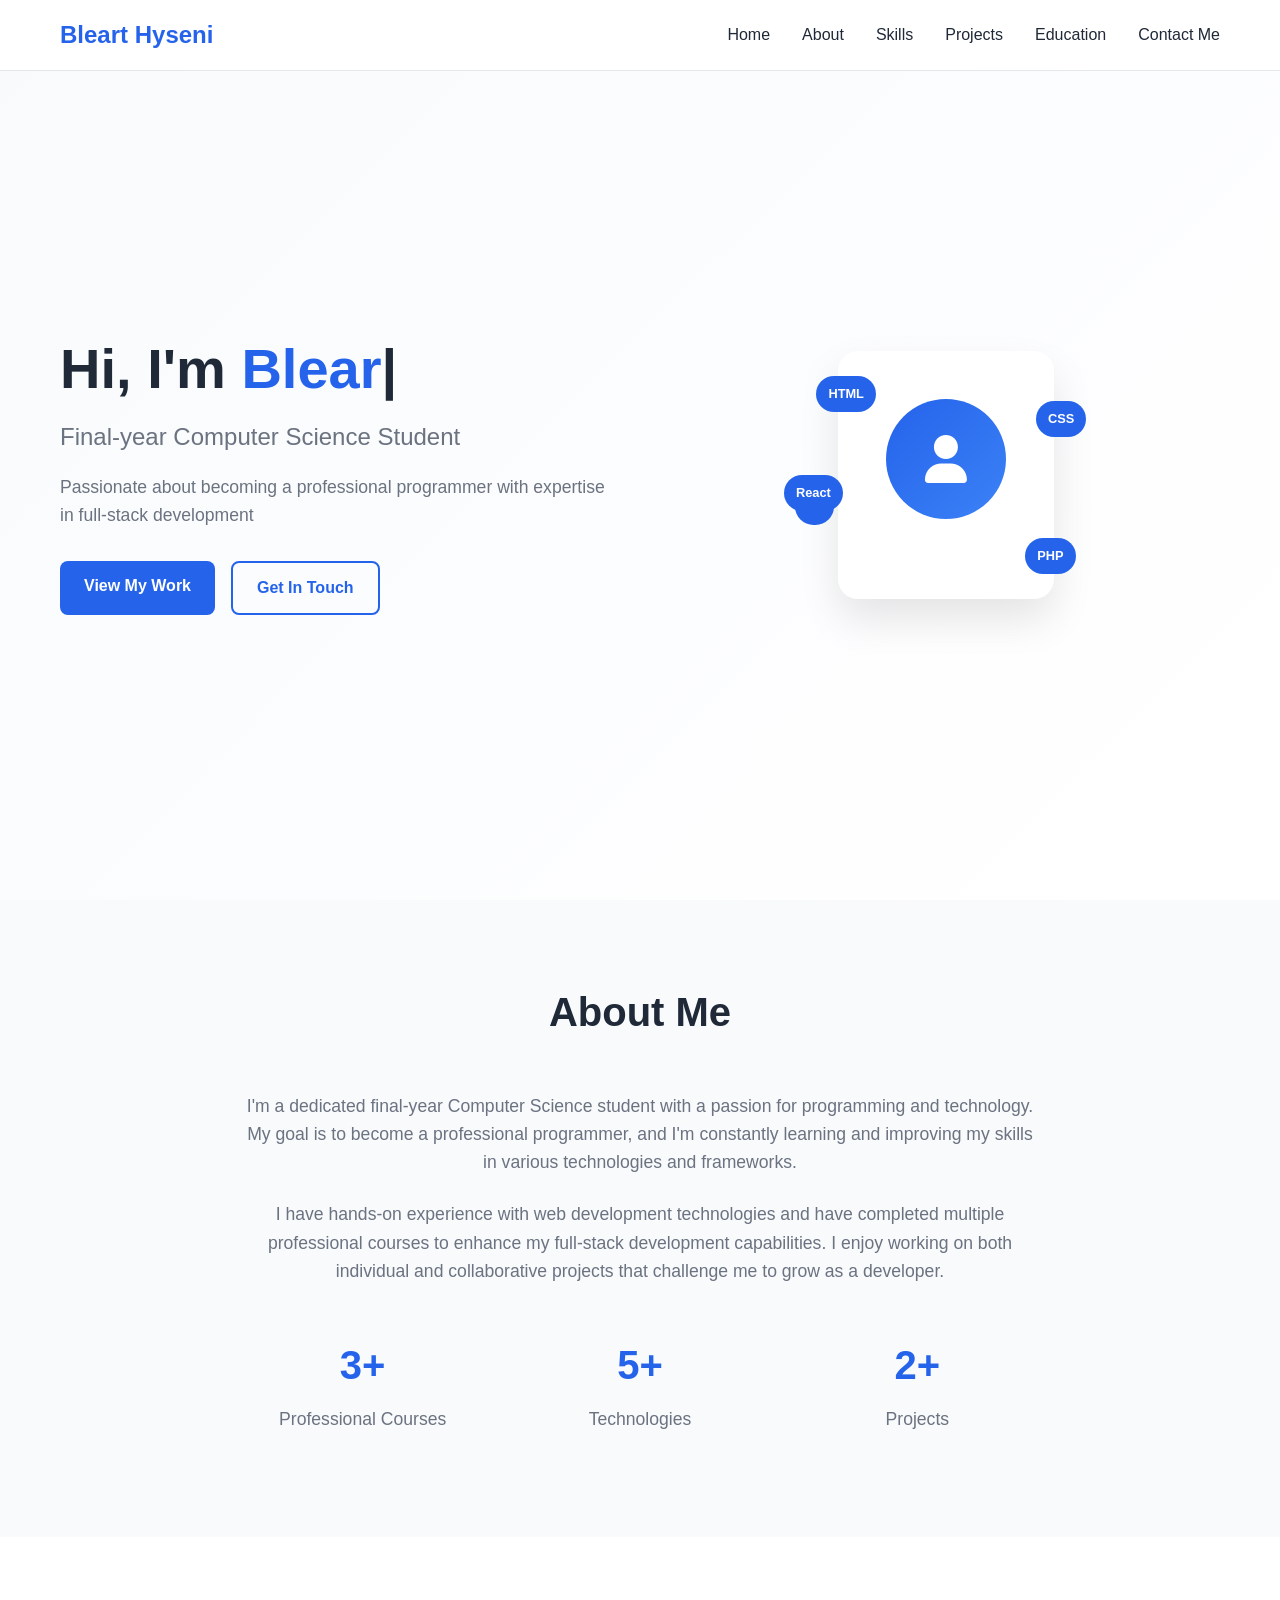
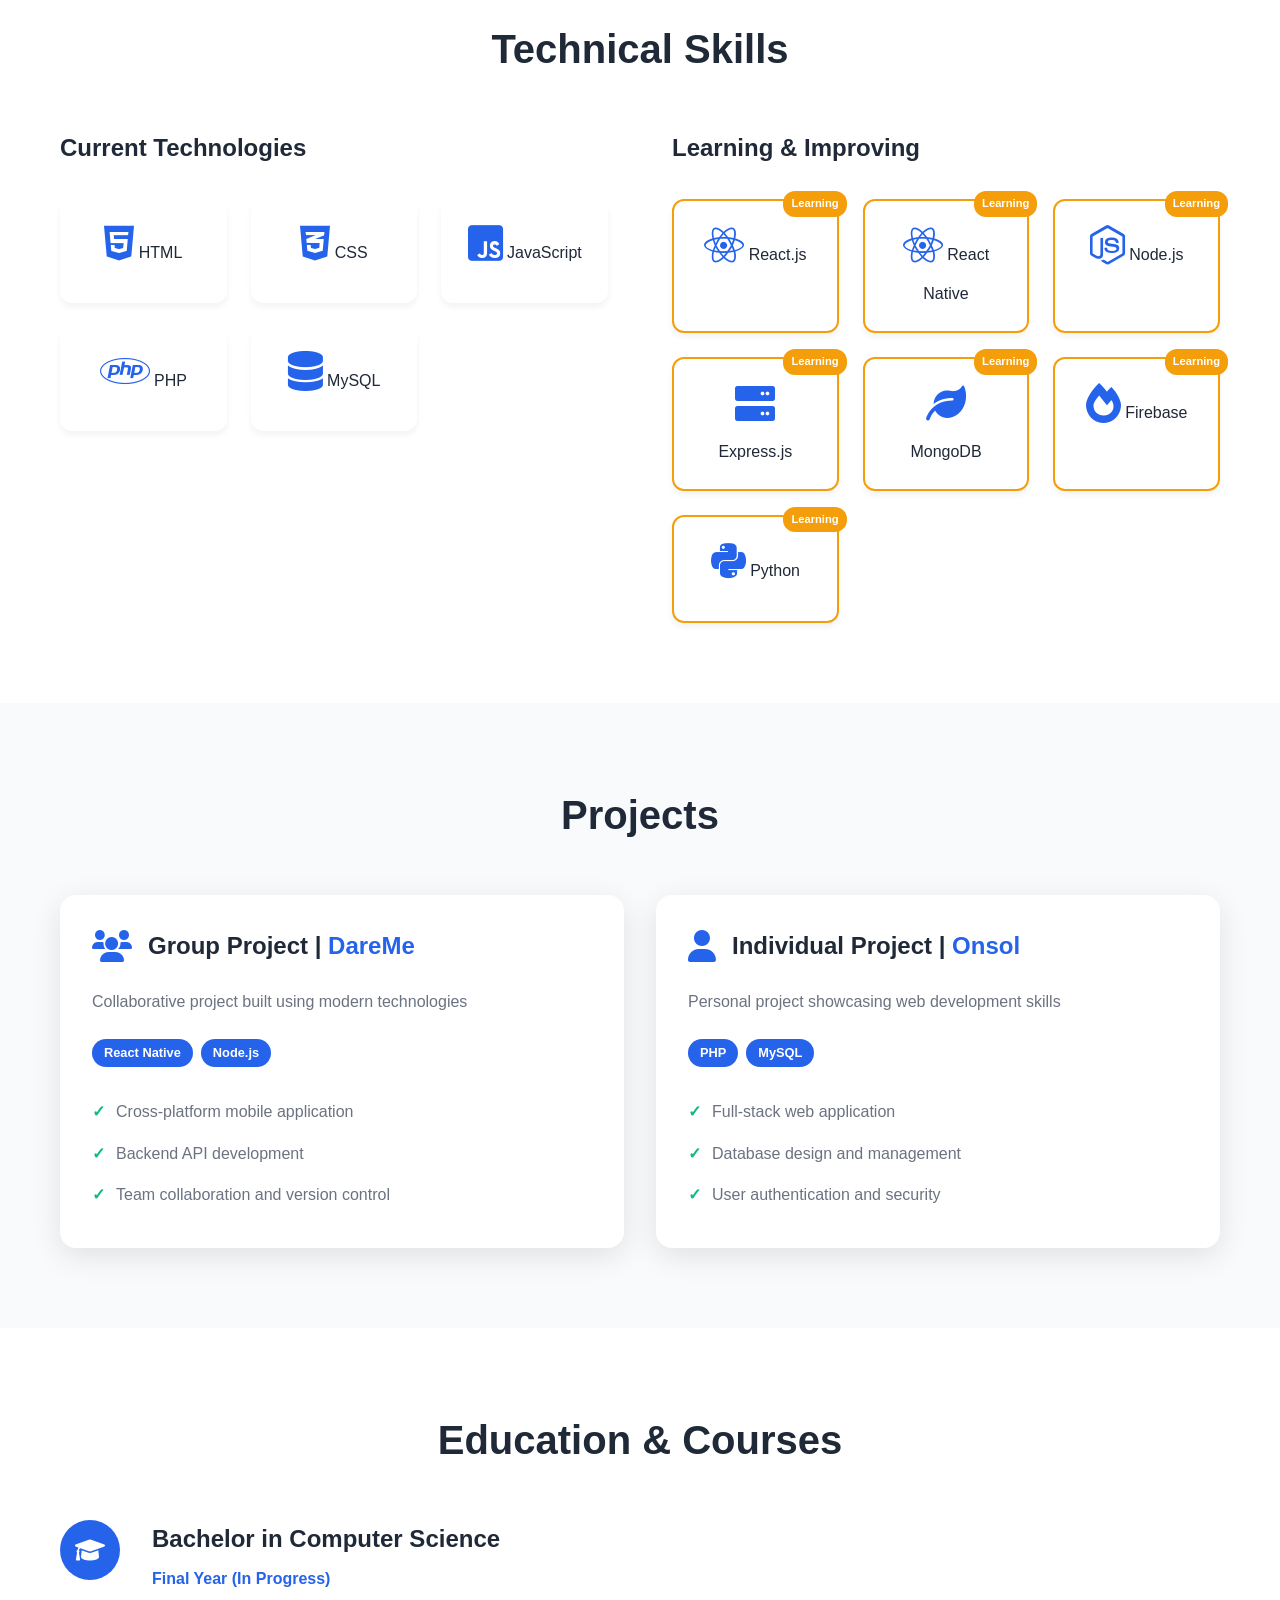
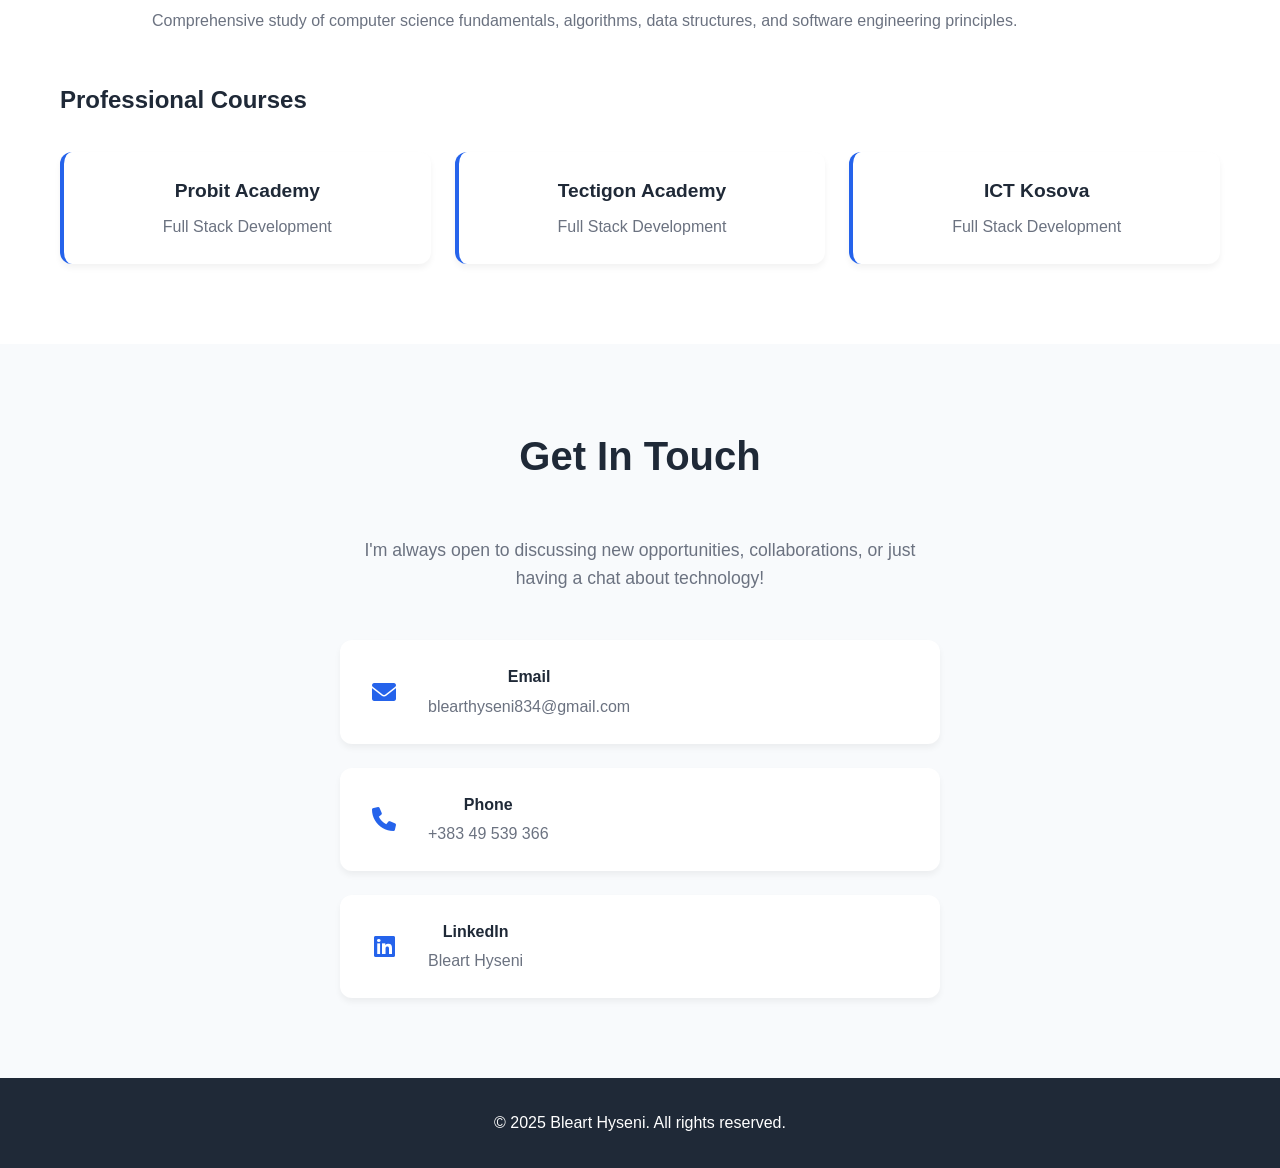
==== commit d00bf8a6: "Update index.html" ====
--- a/My-Portfolio/index.html
+++ b/My-Portfolio/index.html
@@ -20,7 +20,7 @@
                 <a href="#skills" class="nav-link">Skills</a>
                 <a href="#projects" class="nav-link">Projects</a>
                 <a href="#education" class="nav-link">Education</a>
-                <a href="#contact" class="nav-link">Contact</a>
+                <a href="#contact" class="nav-link">Contact Me</a>
             </div>
             <div class="nav-toggle" id="nav-toggle">
                 <span class="bar"></span>
